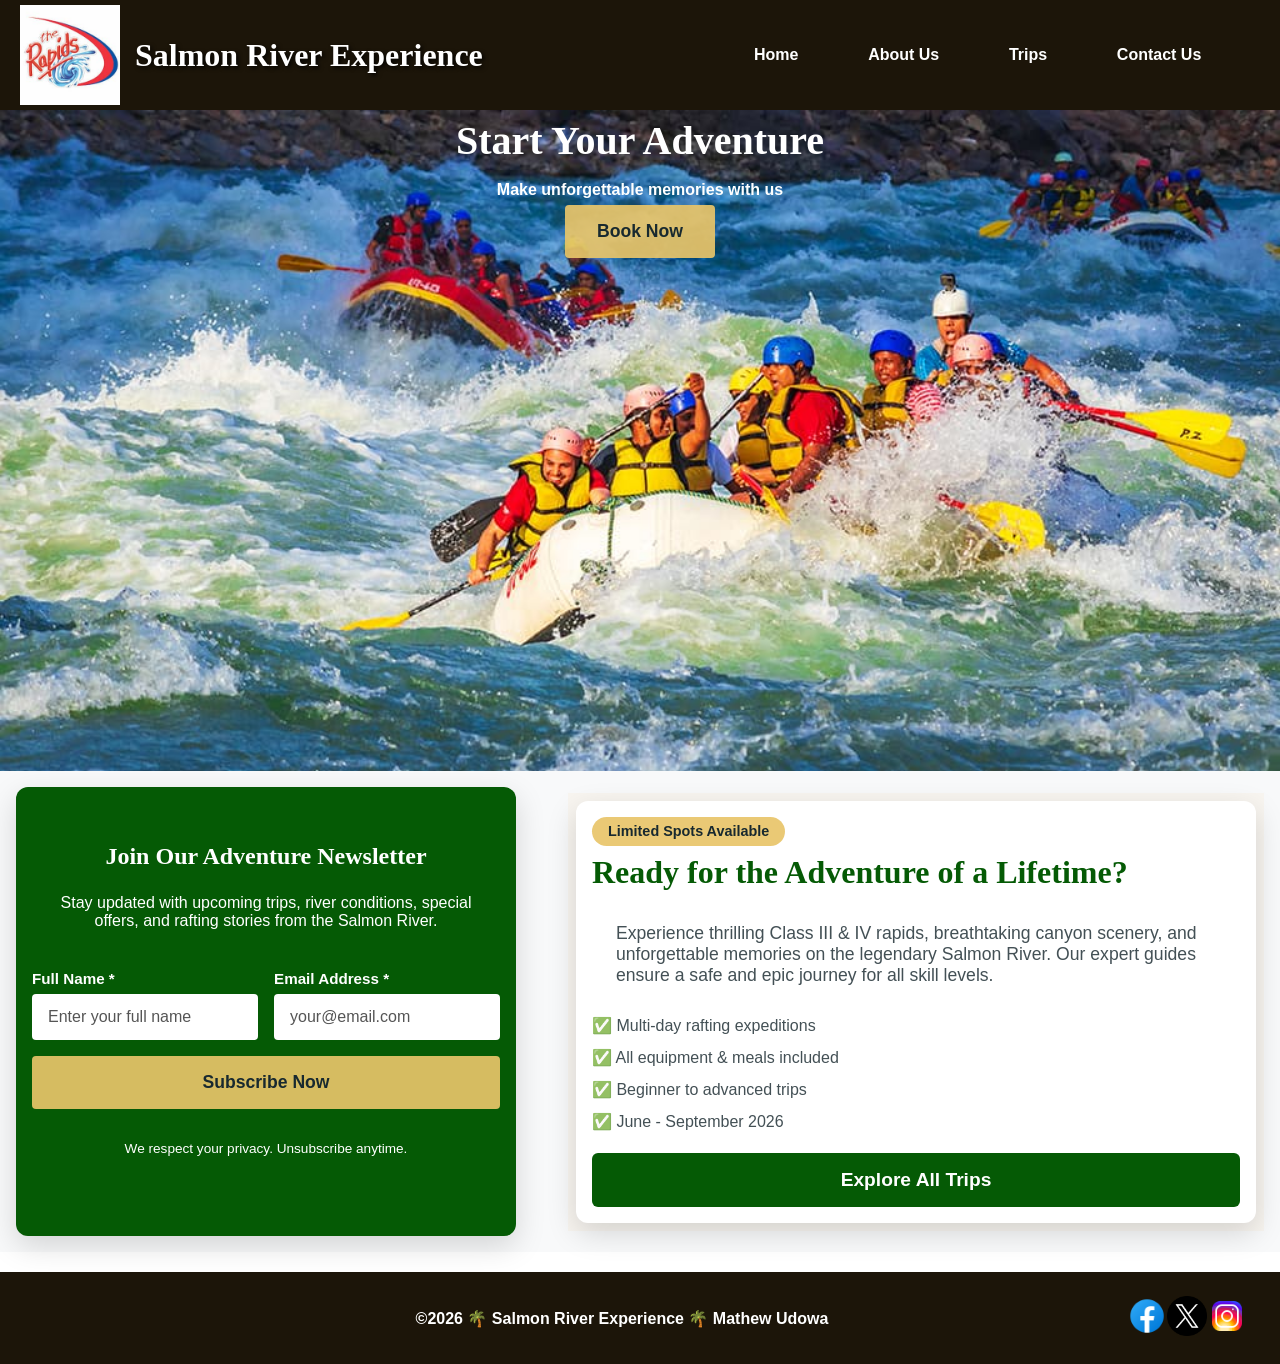
==== wwr/index.html @ d0b0b432 "Added home page to the rafting site" ====
<!DOCTYPE html>
<html lang="en">

<head>
    <meta charset="UTF-8">
    <meta name="viewport" content="width=device-width, initial-scale=1.0">
    <meta name="description"
      content="Your ever-available water rafting service provider with decade of experience delivering unforgettable adventure to our customers">
    <meta name="author" content="Mathew Udowa">
    <title>Home | Salmon River Experience</title>
    <link rel="stylesheet" href="styles/rafting.css">
</head>

<body>

    <header>
        <img src="./images/z-therapidssplash.jpg" alt="Rafting logo" width="100">
        <div id="logo">Salmon River Experience</div>
        <nav>
            <ul class="navigation">
                <li><a href="index.html">Home</a></li>
                <li><a href="about.html">About Us</a></li>
                <li><a href="trips.html">Trips</a></li>
                <li><a href="contact.html">Contact Us</a></li>
            </ul>
        </nav>
    </header>

    <main>
        <div class="home-hero">
            <img src="./images/rafting-hero.jpg" alt="A rafting poles in water">
            <h1>Start Your Adventure</h1>
            <p>Make unforgettable memories with us</p>
            <button type="submit">Book Now</button>

        </div>
        <div class="grid-container-two">
            <section class="newsletter">
                <div class="newsletter-container">
                    <h2>Join Our Adventure Newsletter</h2>
                    <p>Stay updated with upcoming trips, river conditions, special offers, and
                        rafting
                        stories
                        from the Salmon River.</p>

                    <form action="#" method="POST" class="newsletter-form" id="newsletter-form">
                        <div class="form-group">
                            <label for="name">Full Name <span class="required">*</span></label>
                            <input type="text" id="name" name="name"
                              placeholder="Enter your full name" required>
                        </div>

                        <div class="form-group">
                            <label for="email">Email Address <span class="required">*</span></label>
                            <input type="email" id="email" name="email" placeholder="your@email.com"
                              required>
                        </div>

                        <button type="submit" class="primary-button">Subscribe Now</button>
                    </form>

                    <p class="note">
                        We respect your privacy. Unsubscribe anytime.
                    </p>
                </div>
            </section>
            <section class="action-trip">
                <div class="action-container">
                    <div class="action-content">
                        <span class="top-msg">Limited Spots Available</span>

                        <h2>Ready for the Adventure of a Lifetime?</h2>

                        <p class="action-description">
                            Experience thrilling Class III & IV rapids, breathtaking canyon scenery,
                            and unforgettable memories on the legendary Salmon River.
                            Our expert guides ensure a safe and epic journey for all skill levels.
                        </p>

                        <ul class="trip-details">
                            <li>✅ Multi-day rafting expeditions</li>
                            <li>✅ All equipment & meals included</li>
                            <li>✅ Beginner to advanced trips</li>
                            <li>✅ June - September 2026</li>
                        </ul>

                        <a href="trips.html" class="action-button">
                            Explore All Trips
                        </a>
                    </div>
                </div>
            </section>
        </div>
    </main>


    <footer>
        <p>&copy;2026 🌴 Salmon River Experience 🌴 Mathew Udowa</p>
        <nav class="socialmedia">
            <a href="https://facebook.com" target="_blank">
                <img src="./images/icons8-facebook-96.png" alt="Facebook Icon">
            </a>
            <a href="https://x.com" target="_blank">
                <img src="./images/twitter.png" alt="X Icon">
            </a>
            <a href="https://instagram.com" target="_blank">
                <img src="./images/icons8-instagram-96.png" alt="Instagram Icon">
            </a>
        </nav>
    </footer>

</body>

</html>
---- wwr/styles/rafting.css ----
:root {
    --primary-color: #055a05;
    /* forest green */
    --accent1-color: #18292fd0;
    /* dark slate blue */
    --accent2-color: #e9c56aeb;
    /* light golden yellow */
    --heading-font: "Times New Roman", "Georgia", serif;
    --body-font: Arial, Helvetica, sans-serif;
}

* {
    margin: 0;
    padding: 0;
    box-sizing: border-box;
}

html,
body {
    height: 100%;
    margin: 0;
    padding: 0;
}

body {
    min-height: 100vh;
    font-family: var(--body-font);
    color: var(--accent1-color);
}

header {
    display: grid;
    grid-template-columns: 120px 1fr 1fr;
    align-items: center;
    background-color: rgb(28, 21, 9);
    isolation: isolate;
}

nav .navigation {
    display: flex;
    list-style-type: none;
    justify-content: flex-end;
    background-color: rgb(28, 21, 9);
    padding: 1rem 0;
}

nav .navigation a {
    text-decoration: none;
    color: #ffffff;
    font-size: 1rem;
    font-weight: 600;
    display: inline-block;
}

.navigation a:hover {
    text-decoration: underline;
    transform: translateY(-2px);
    color: #fff;
    background-color: rgba(255, 255, 255, 0.1);
}

#logo {
    font-size: 2rem;
    font-weight: bold;
    font-family: var(--heading-font);
    color: #fff;
    text-shadow: 2px 2px 4px rgba(0, 0, 0, 0.9);

}

.navigation li {
    flex: 1 1 auto;
    margin-left: 30px;
}

header,
footer {
    width: 100%;
    max-width: none;
    margin: 0 auto;
    padding: 0 15px;
    box-sizing: border-box;
}

main {
    width: 100%;
    max-width: none;
    margin: 0 auto;
    padding: 0;
    box-sizing: border-box;
}

.history {
    display: grid;
    grid-template-columns: 1fr 300px 1fr;
    background-color: #f8f9fa;
    padding: 40px 20px;
    margin: 0 auto;
    margin-top: 20px;
    margin-bottom: 20px;
    justify-items: center;
    align-items: start;
}

.history img {
    width: 300px;
    height: auto;
}

.history p {
    color: #1f1f1f;
    font-weight: 500;
    line-height: 1.2;
    padding: 0;
}

.history h2 {
    grid-column: 1/4;
    font-size: 2rem;
    color: var(--primary-color);
    text-shadow: none;
    margin-bottom: 30px;
}

.adventure {
    display: grid;
    grid-template-columns: 1fr 1fr 1fr 1fr 1fr;
    place-items: center;
    gap: 10px;
    background-color: #f8f9fa;
    margin: 0 auto;
}

.adventure h2 {
    grid-column: 1/6;
    color: var(--primary-color);
    text-shadow: none;
    margin-bottom: 10px;
    font-size: 1.7rem;
}

.adventure img {
    width: 150px;
    height: auto;
    border-radius: 4px;
    margin: 0 0 10px 0;

}

.adventure figure {
    display: flex;
    align-items: center;
    flex-direction: column;
    margin: 0 0 10px 0;
}

.adventure figcaption {
    font-size: 1rem;
    color: #1f1f1f;
    font-weight: 700;
    text-shadow: 0 1px 3px rgba(255, 255, 255, 0.7);

}

footer {
    display: grid;
    grid-template-columns: 1fr 1fr 1fr 100px;
    align-items: center;
    background-color: rgb(28, 21, 9);
    margin-top: 20px;
    justify-items: center;
    place-content: center;

}

.socialmedia {
    display: flex;
    margin-left: -40px;
}

.socialmedia a {
    flex: 1 1 auto;
    text-decoration: none;
}

.socialmedia img {
    width: 40px;
    height: auto;
}

footer p {
    grid-column: 1/4;
    font-size: 1rem;
    color: #ffffff;
    font-weight: 600;
    margin-left: 80px;

}

h1,
h2 {
    font-family: var(--heading-font);
    color: var(--primary-color);
}

nav,
p,
section,
article {
    margin: 16px;
    padding: 8px;
}

.hero {
    position: relative;
    width: 100%;
    margin: 0;
    overflow: hidden;
}

.hero article {
    position: absolute;
    width: 98%;
    background-color: var(--accent2-color);
    opacity: 1;
    bottom: 5px;
    left: 10px;
    margin: 0;

}

.hero img {
    display: block;
    width: 100%;
    height: auto;
    object-fit: cover;

}

.hero h1 {
    position: absolute;
    top: 20px;
    width: 100%;
    padding: 16px;
    text-align: center;
    opacity: 0.95;
    background-color: var(--accent1-color);
    color: #fff;
}

.hero article img {
    float: right;
    width: 125px;
}

.hero article p {
    color: #111111;
}

header img {
    margin: 5px;
}

/* css for contact page */

.address {
    text-align: center;
    margin: 10px;
}

.address h1 {
    color: #1f1f1f;
    font-weight: bold;
    text-shadow: 0 1px 3px rgba(255, 255, 255, 0.7);
}

.contact-info {
    font-style: normal;
    color: #1f1f1f;
    font-weight: 600;
    margin-top: 10px;
}

.contact-info a {
    color: inherit;
    text-decoration: none;
}

.map-form {
    display: grid;
    grid-template-columns: 1fr 1fr;
    margin: 0 auto;
    margin-top: 30px;
    padding: 10px;

}

.form {
    margin: 0 auto;
    padding: 1rem;
    border-radius: 0.5rem;
    display: grid;
}

input,
textarea {
    padding: 0.5rem;
    font-size: 0.8rem;
    border: 1.2px solid #423f3f;
    border-radius: 0.5rem;
    outline: none;
}

input::placeholder,
textarea::placeholder {
    color: #555555;
    opacity: 1;
}

.radio {
    display: flex;
    align-items: center;
    font-size: 14px;
}

.radio-group {
    display: flex;
    align-items: center;
    gap: 10px;
}

.radio-group label {
    font-size: 12px;
    font-weight: bold;
    cursor: pointer;

}

.radio h2 {
    width: 80px;
    margin: 0;
    font-weight: bold;
    font-size: 14px;
    color: #1f1f1f;
}

.radio-options {
    display: flex;
    flex-direction: column;
    gap: 10px;
    margin-right: 60px;
}

.form-item.column1 {
    flex-direction: row;
    align-items: center;
    gap: 10px;
}

.column1 input {
    margin-left: 35px;
    border: 1.2px solid #423f3f;
    border-radius: 4px;
    width: 200px;
    outline: none;
}

.group.map iframe {
    border: 0;
    width: 450px;
    height: 350px;
    border-radius: 8px;
}

.map {
    margin-left: 120px;
}

.change input {
    margin-left: 32px;
    outline: none;
}

.form-item {
    display: flex;
    flex-direction: column;
    margin-bottom: 1rem;
}

.form-item label {
    font-size: 14px;
    font-weight: bold;
    margin-top: 5px;
    margin-bottom: 6px;
    font-weight: bold;
}

.column2 textarea {
    width: 280px;
}

.column3 {
    display: flex;
    flex-direction: row;
    align-items: center;
    gap: 4px;
    margin-top: -5px;
}

.column3 label {
    font-size: 12px;
    font-weight: bold;
}

.form button {
    font-size: 1rem;
    border: 1.2px solid #423f3f;
    border-radius: 4px;
    width: 285px;
    background-color: var(--primary-color);
    color: white;
    font-weight: 700;
    padding: 10px;
    margin-top: -10px;
}

.profile {
    display: grid;
    grid-template-columns: 1fr 1fr 1fr;
    place-items: center;
    gap: 10px;
    background-color: #eee;
    margin: 0 auto;
    padding: 20px;
    margin-top: 20px;
}

.profile h3 {
    grid-column: 1/4;
    margin-top: -10px;
    margin-bottom: 10px;
    font-size: 1.7rem;
    color: #006400;
}

.profile img {
    width: 150px;
    height: auto;
    border-radius: 4px;
    margin: 0 0 10px 0;
}

.profile figure {
    display: flex;
    align-items: center;
    flex-direction: column;
    margin: 0 0 10px 0;
}

.profile figcaption {
    font-size: 1rem;
    color: #1f1f1f;
    font-weight: 700;
    text-shadow: 0 1px 3px rgba(255, 255, 255, 0.7);
}

/* CSS for the home page. indexhtml */

.home-hero {
    position: relative;
    width: 100%;
    display: flex;
    justify-content: center;
    align-items: center;
    margin: 0;
    overflow: hidden;

}

.home-hero p {
    position: absolute;
    top: 50px;
    padding: 5px;
    text-align: center;
    color: #fff;
    font-weight: 700;
}

.home-hero button {
    position: absolute;
    top: 95px;
    background-color: var(--accent2-color);
    color: #18292f;
    font-weight: 700;
    text-align: center;
    padding: 1rem 2rem;
    border: none;
    border-radius: 4px;
    font-size: 1.1rem;
    cursor: pointer;
    transition: all 0.3s;
}

.home-hero button:hover {
    background-color: #fff;
    transform: translateY(-3px);
}

.home-hero h1 {
    position: absolute;
    top: 2px;
    padding: 5px;
    text-align: center;
    color: white;
    font-size: 2.5rem;
    font-weight: 700;
}

.home-hero img {
    width: 100%;
}

.grid-container-two {
    display: flex;
    grid-template-columns: 1fr 1fr;
    gap: 20px;
    justify-content: center;
    align-items: center;
    width: 100%;
    background-color: #f8f9fa;
}

.action-trip {
    background-color: #f8f5f0;
    display: inline-block;
    justify-items: center;
}

.action-container {
    min-width: 500px;
    margin: 0 auto;
    background: white;
    border-radius: 12px;
    box-shadow: 0 10px 30px rgba(0, 0, 0, 0.15);
}

.action-content {
    padding: 1rem 1rem;
    display: flex;
    flex-direction: column;
    justify-content: center;
}

.top-msg {
    background-color: var(--accent2-color);
    color: #18292f;
    font-weight: 700;
    padding: 0.4rem 1rem;
    border-radius: 50px;
    font-size: 0.9rem;
    margin-bottom: 0.5rem;
    align-self: flex-start;
}

.action-content h2 {
    font-family: var(--heading-font);
    font-size: 2rem;
    margin-bottom: 0.5rem;
    color: var(--primary-color);
}

.action-description {
    font-size: 1.1rem;
    line-height: 1.2;
    color: var(--accent1-color);
}

.trip-details {
    list-style: none;
    padding: 0;
}

.trip-details li {
    padding: 0.4rem 0;
    font-weight: 500;
}

.action-button {
    display: inline-block;
    background-color: var(--primary-color);
    color: white;
    font-weight: 700;
    font-size: 1.2rem;
    padding: 1rem 2.5rem;
    border-radius: 6px;
    text-decoration: none;
    margin-top: 1rem;
    transition: all 0.3s ease;
    text-align: center;
}

.action-button:hover {
    background-color: #033d03;
    transform: translateY(-4px);
    box-shadow: 0 8px 20px rgba(5, 90, 5, 0.3);
}

.newsletter {
    background-color: var(--primary-color);
    color: #fff;
    padding: 3.5rem 1rem;
    text-align: center;
    min-width: 500px;
    border-radius: 12px;
    box-shadow: 0 10px 30px rgba(0, 0, 0, 0.15);
}

.newsletter-container {
    margin: 0 auto;
}

.newsletter h2 {
    font-family: var(--heading-font);
    margin-bottom: 0.5rem;
    color: #fff;
}

.newsletter-form {
    display: grid;
    grid-template-columns: 1fr 1fr;
    gap: 1rem;
    max-width: 500px;
    margin: 2rem auto 0;
}

.form-group {
    text-align: left;
}

.form-group label {
    display: block;
    margin-bottom: 0.4rem;
    font-weight: 600;
    font-size: 0.95rem;
}

.form-group input {
    width: 100%;
    padding: 0.9rem 1rem;
    border: none;
    outline: none;
    border-radius: 4px;
    font-size: 1rem;
}

.primary-button {
    grid-column: span 2;
    background-color: var(--accent2-color);
    color: #18292f;
    font-weight: 700;
    padding: 1rem 2rem;
    border: none;
    border-radius: 4px;
    font-size: 1.1rem;
    cursor: pointer;
    transition: all 0.3s;
}

.primary-button:hover {
    background-color: #fff;
    transform: translateY(-3px);
}

.note {
    font-size: 0.85rem;
    margin-top: 1.5rem;
    color: white;
}
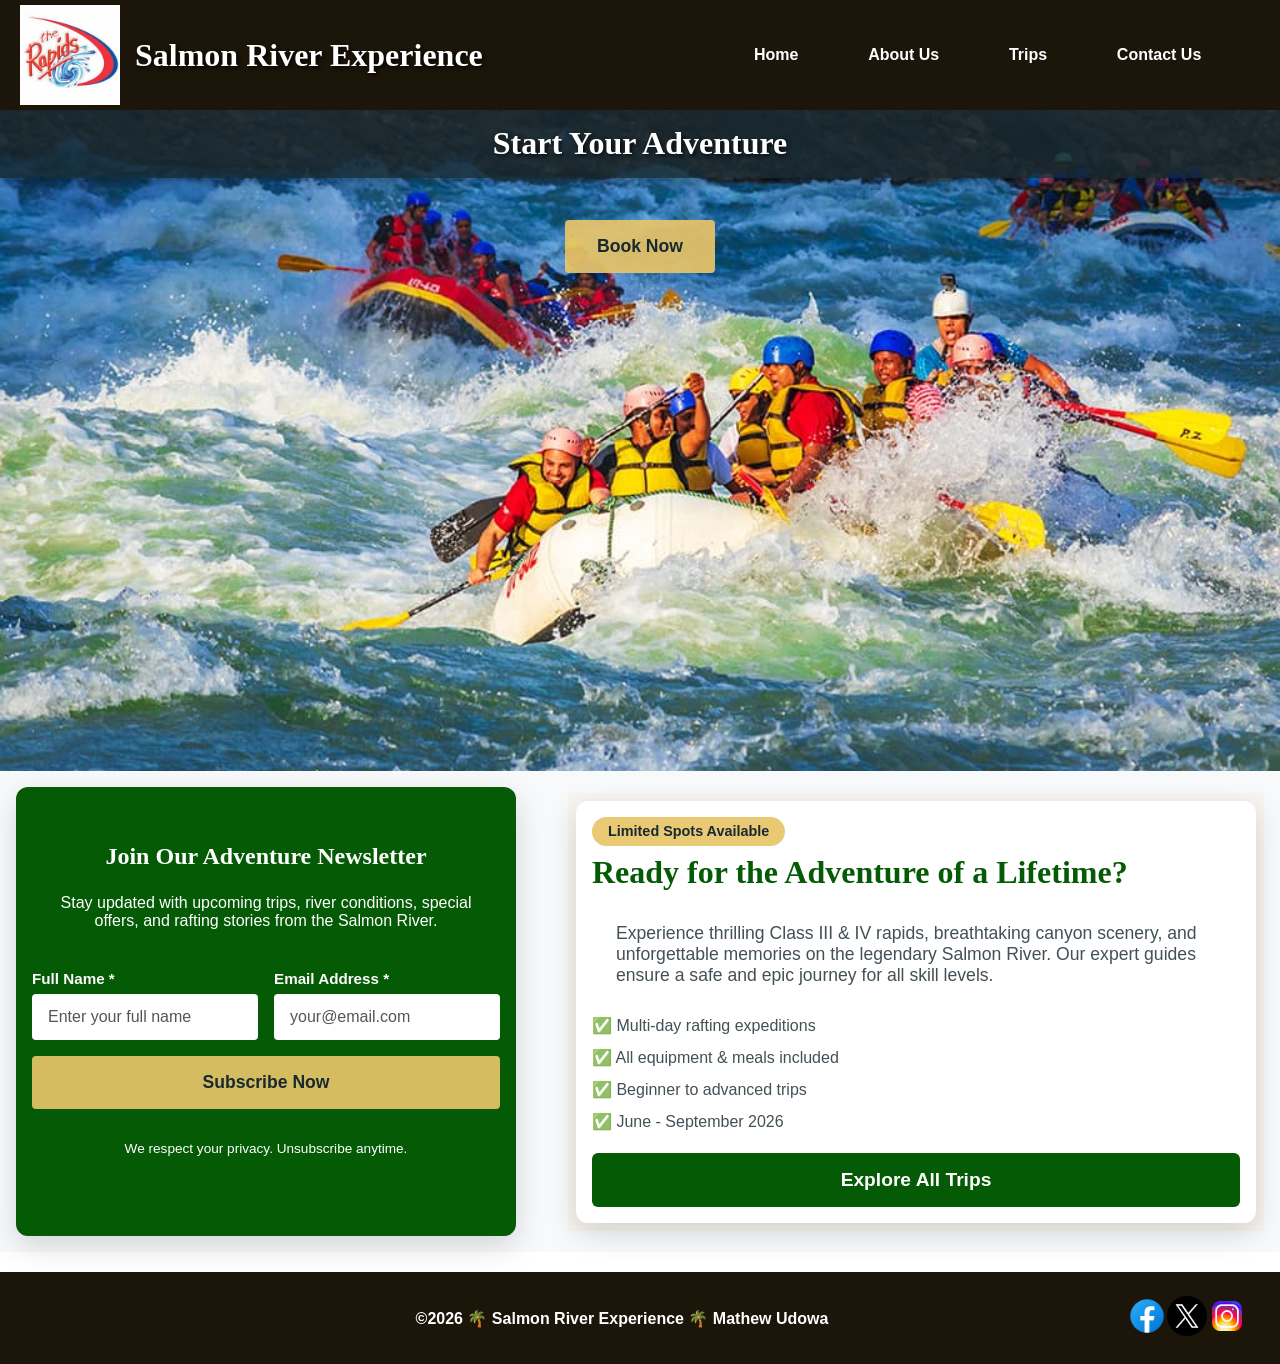
==== commit c0f845e3: "Updated the hero section" ====
--- a/wwr/index.html
+++ b/wwr/index.html
@@ -30,7 +30,6 @@
         <div class="home-hero">
             <img src="./images/rafting-hero.jpg" alt="A rafting poles in water">
             <h1>Start Your Adventure</h1>
-            <p>Make unforgettable memories with us</p>
             <button type="submit">Book Now</button>
 
         </div>
--- a/wwr/styles/rafting.css
+++ b/wwr/styles/rafting.css
@@ -239,7 +239,7 @@
 
 .hero h1 {
     position: absolute;
-    top: 20px;
+    top: -1px;
     width: 100%;
     padding: 16px;
     text-align: center;
@@ -477,18 +477,9 @@
 
 }
 
-.home-hero p {
-    position: absolute;
-    top: 50px;
-    padding: 5px;
-    text-align: center;
-    color: #fff;
-    font-weight: 700;
-}
-
 .home-hero button {
     position: absolute;
-    top: 95px;
+    top: 110px;
     background-color: var(--accent2-color);
     color: #18292f;
     font-weight: 700;
@@ -508,12 +499,16 @@
 
 .home-hero h1 {
     position: absolute;
-    top: 2px;
-    padding: 5px;
+    top: -1px;
+    width: 100%;
+    padding: 16px 20px;
     text-align: center;
-    color: white;
-    font-size: 2.5rem;
-    font-weight: 700;
+    color: #ffffff;
+    font-size: 2rem;
+    font-weight: 700;
+    background-color: var(--accent1-color);
+    text-shadow: 2px 2px 4px rgba(0, 0, 0, 0.8);
+    box-shadow: 0 4px 12px rgba(0, 0, 0, 0.3);
 }
 
 .home-hero img {
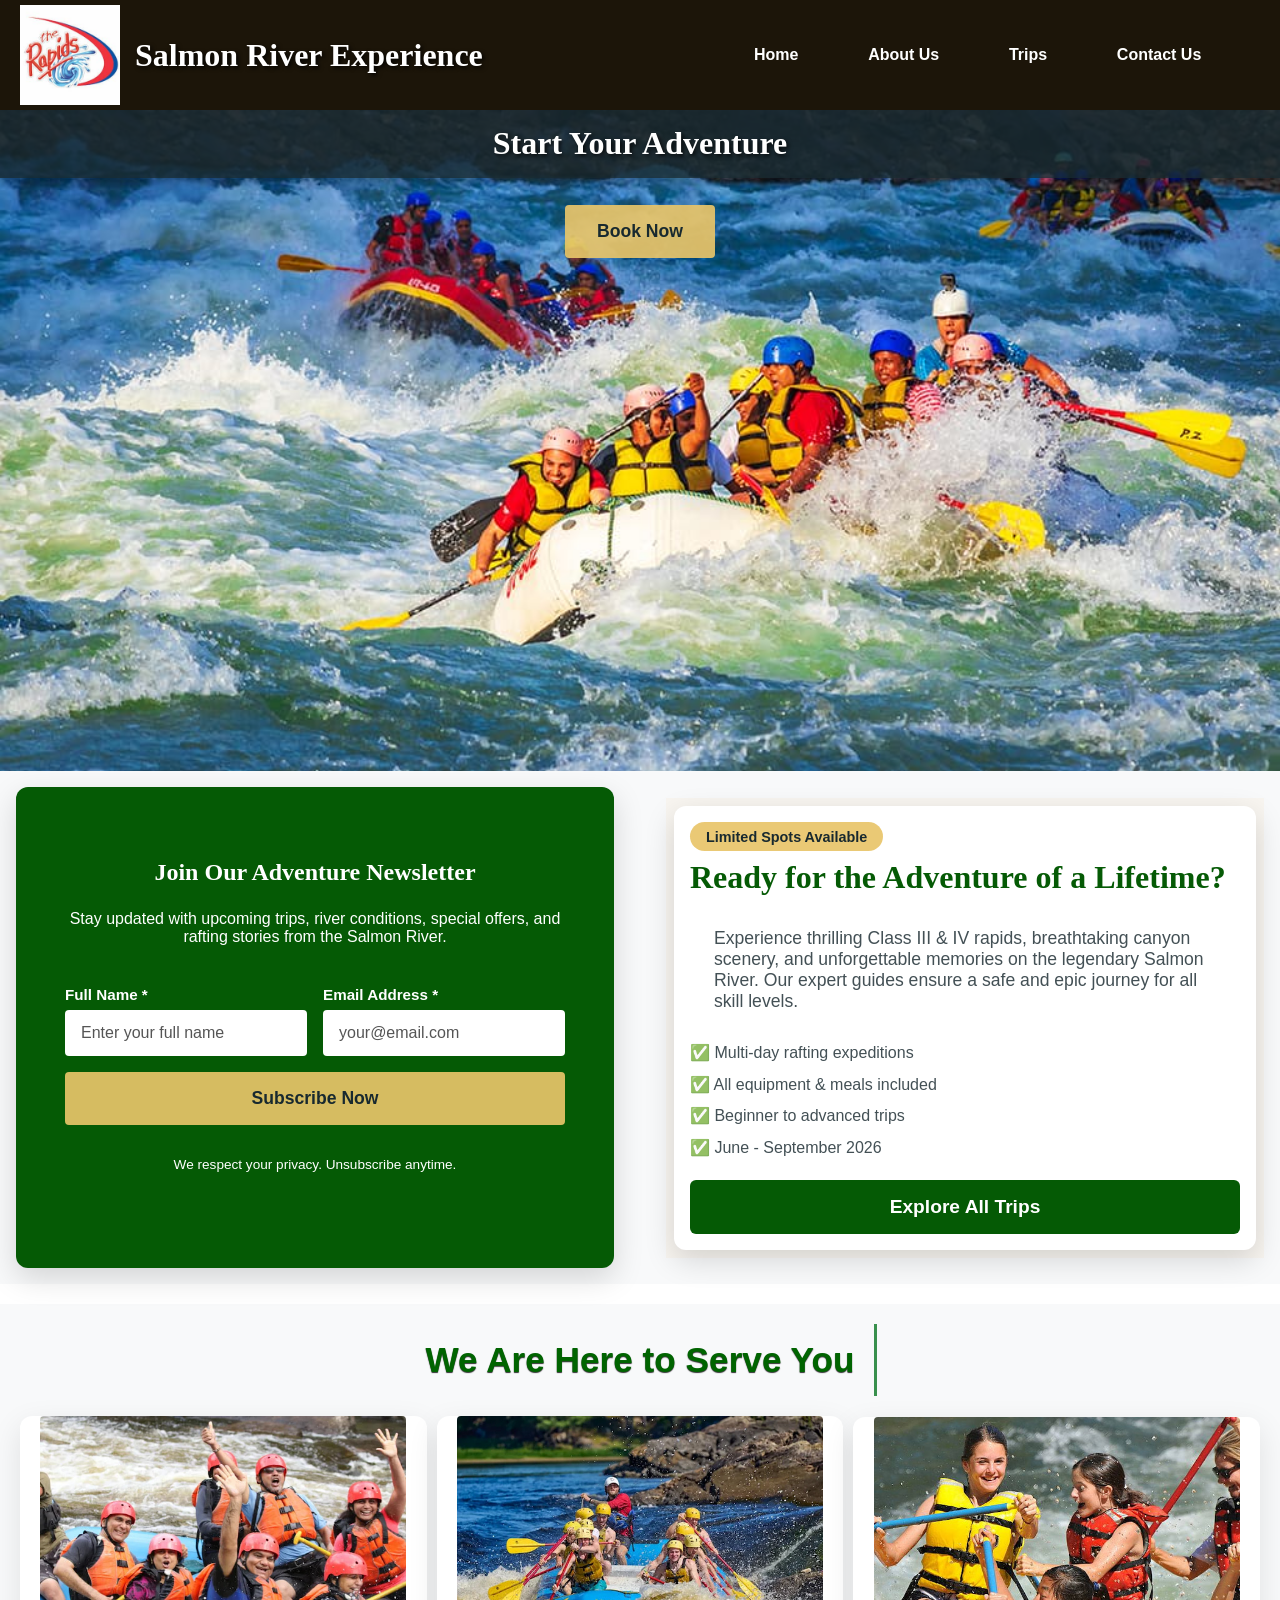
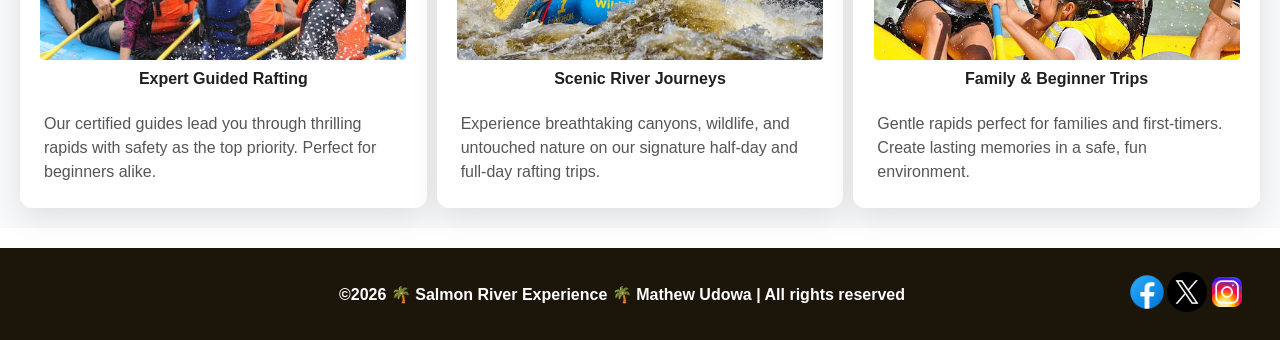
==== commit 8821840d: "Made changes to the hero and footer" ====
--- a/wwr/index.html
+++ b/wwr/index.html
@@ -90,11 +90,37 @@
                 </div>
             </section>
         </div>
+        <section class="services">
+            <h3>We Are Here to Serve You</h3>
+            <figure class="service-card">
+                <img src="./images/self-guided-card.jpg"
+                  alt="White water rafting adventure on a rushing river">
+                <figcaption>Expert Guided Rafting</figcaption>
+                <p>Our certified guides lead you through thrilling rapids with safety as the top
+                    priority.
+                    Perfect for beginners alike.</p>
+            </figure>
+            <figure class="service-card">
+                <img src="./images/High-Adventure-Rafting-Feature-Image-768x512.jpg"
+                  alt="Scenic mountain river landscape">
+                <figcaption>Scenic River Journeys</figcaption>
+                <p>Experience breathtaking canyons, wildlife, and untouched nature on our signature
+                    half-day and
+                    full-day rafting trips.</p>
+            </figure>
+            <figure class="service-card">
+                <img src="./images/family.jpg" alt="Family enjoying a calm river section">
+                <figcaption>Family & Beginner Trips</figcaption>
+                <p>Gentle rapids perfect for families and first-timers. Create lasting memories in a
+                    safe, fun
+                    environment.</p>
+            </figure>
+        </section>
     </main>
 
 
     <footer>
-        <p>&copy;2026 🌴 Salmon River Experience 🌴 Mathew Udowa</p>
+        <p>&copy;2026 🌴 Salmon River Experience 🌴 Mathew Udowa | All rights reserved</p>
         <nav class="socialmedia">
             <a href="https://facebook.com" target="_blank">
                 <img src="./images/icons8-facebook-96.png" alt="Facebook Icon">
--- a/wwr/styles/rafting.css
+++ b/wwr/styles/rafting.css
@@ -1,10 +1,7 @@
 :root {
     --primary-color: #055a05;
-    /* forest green */
     --accent1-color: #18292fd0;
-    /* dark slate blue */
     --accent2-color: #e9c56aeb;
-    /* light golden yellow */
     --heading-font: "Times New Roman", "Georgia", serif;
     --body-font: Arial, Helvetica, sans-serif;
 }
@@ -65,7 +62,6 @@
     font-family: var(--heading-font);
     color: #fff;
     text-shadow: 2px 2px 4px rgba(0, 0, 0, 0.9);
-
 }
 
 .navigation li {
@@ -88,113 +84,6 @@
     margin: 0 auto;
     padding: 0;
     box-sizing: border-box;
-}
-
-.history {
-    display: grid;
-    grid-template-columns: 1fr 300px 1fr;
-    background-color: #f8f9fa;
-    padding: 40px 20px;
-    margin: 0 auto;
-    margin-top: 20px;
-    margin-bottom: 20px;
-    justify-items: center;
-    align-items: start;
-}
-
-.history img {
-    width: 300px;
-    height: auto;
-}
-
-.history p {
-    color: #1f1f1f;
-    font-weight: 500;
-    line-height: 1.2;
-    padding: 0;
-}
-
-.history h2 {
-    grid-column: 1/4;
-    font-size: 2rem;
-    color: var(--primary-color);
-    text-shadow: none;
-    margin-bottom: 30px;
-}
-
-.adventure {
-    display: grid;
-    grid-template-columns: 1fr 1fr 1fr 1fr 1fr;
-    place-items: center;
-    gap: 10px;
-    background-color: #f8f9fa;
-    margin: 0 auto;
-}
-
-.adventure h2 {
-    grid-column: 1/6;
-    color: var(--primary-color);
-    text-shadow: none;
-    margin-bottom: 10px;
-    font-size: 1.7rem;
-}
-
-.adventure img {
-    width: 150px;
-    height: auto;
-    border-radius: 4px;
-    margin: 0 0 10px 0;
-
-}
-
-.adventure figure {
-    display: flex;
-    align-items: center;
-    flex-direction: column;
-    margin: 0 0 10px 0;
-}
-
-.adventure figcaption {
-    font-size: 1rem;
-    color: #1f1f1f;
-    font-weight: 700;
-    text-shadow: 0 1px 3px rgba(255, 255, 255, 0.7);
-
-}
-
-footer {
-    display: grid;
-    grid-template-columns: 1fr 1fr 1fr 100px;
-    align-items: center;
-    background-color: rgb(28, 21, 9);
-    margin-top: 20px;
-    justify-items: center;
-    place-content: center;
-
-}
-
-.socialmedia {
-    display: flex;
-    margin-left: -40px;
-}
-
-.socialmedia a {
-    flex: 1 1 auto;
-    text-decoration: none;
-}
-
-.socialmedia img {
-    width: 40px;
-    height: auto;
-}
-
-footer p {
-    grid-column: 1/4;
-    font-size: 1rem;
-    color: #ffffff;
-    font-weight: 600;
-    margin-left: 80px;
-
 }
 
 h1,
@@ -226,7 +115,6 @@
     bottom: 5px;
     left: 10px;
     margin: 0;
-
 }
 
 .hero img {
@@ -234,7 +122,6 @@
     width: 100%;
     height: auto;
     object-fit: cover;
-
 }
 
 .hero h1 {
@@ -261,7 +148,106 @@
     margin: 5px;
 }
 
-/* css for contact page */
+.history {
+    display: grid;
+    grid-template-columns: 1fr 300px 1fr;
+    background-color: #f8f9fa;
+    padding: 40px 20px;
+    margin: 20px auto;
+    justify-items: center;
+    align-items: start;
+}
+
+.history img {
+    width: 300px;
+    height: auto;
+}
+
+.history p {
+    color: #1f1f1f;
+    font-weight: 500;
+    line-height: 1.2;
+    padding: 0;
+}
+
+.history h2 {
+    grid-column: 1/4;
+    font-size: 2rem;
+    color: var(--primary-color);
+    text-shadow: none;
+    margin-bottom: 30px;
+}
+
+.adventure {
+    display: grid;
+    grid-template-columns: 1fr 1fr 1fr 1fr 1fr;
+    place-items: center;
+    gap: 10px;
+    background-color: #f8f9fa;
+    margin: 0 auto;
+}
+
+.adventure h2 {
+    grid-column: 1/6;
+    color: var(--primary-color);
+    text-shadow: none;
+    margin-bottom: 10px;
+    font-size: 1.7rem;
+}
+
+.adventure img {
+    width: 150px;
+    height: auto;
+    border-radius: 4px;
+    margin: 0 0 10px 0;
+}
+
+.adventure figure {
+    display: flex;
+    align-items: center;
+    flex-direction: column;
+    margin: 0 0 10px 0;
+}
+
+.adventure figcaption {
+    font-size: 1rem;
+    color: #1f1f1f;
+    font-weight: 700;
+    text-shadow: 0 1px 3px rgba(255, 255, 255, 0.7);
+}
+
+footer {
+    display: grid;
+    grid-template-columns: 1fr 1fr 1fr 100px;
+    align-items: center;
+    background-color: rgb(28, 21, 9);
+    margin-top: 20px;
+    justify-items: center;
+    place-content: center;
+}
+
+.socialmedia {
+    display: flex;
+    margin-left: -40px;
+}
+
+.socialmedia a {
+    flex: 1 1 auto;
+    text-decoration: none;
+}
+
+.socialmedia img {
+    width: 40px;
+    height: auto;
+}
+
+footer p {
+    grid-column: 1/4;
+    font-size: 1rem;
+    color: #ffffff;
+    font-weight: 600;
+    margin-left: 80px;
+}
 
 .address {
     text-align: center;
@@ -292,7 +278,6 @@
     margin: 0 auto;
     margin-top: 30px;
     padding: 10px;
-
 }
 
 .form {
@@ -329,13 +314,6 @@
     gap: 10px;
 }
 
-.radio-group label {
-    font-size: 12px;
-    font-weight: bold;
-    cursor: pointer;
-
-}
-
 .radio h2 {
     width: 80px;
     margin: 0;
@@ -387,12 +365,20 @@
     margin-bottom: 1rem;
 }
 
-.form-item label {
-    font-size: 14px;
+.form-item label,
+.radio-group label {
     font-weight: bold;
     margin-top: 5px;
     margin-bottom: 6px;
-    font-weight: bold;
+}
+
+.form-item label {
+    font-size: 14px;
+}
+
+.radio-group label {
+    font-size: 12px;
+    cursor: pointer;
 }
 
 .column2 textarea {
@@ -430,21 +416,24 @@
     place-items: center;
     gap: 10px;
     background-color: #eee;
-    margin: 0 auto;
+    margin: 20px auto;
     padding: 20px;
-    margin-top: 20px;
 }
 
 .profile h3 {
     grid-column: 1/4;
-    margin-top: -10px;
     margin-bottom: 10px;
-    font-size: 1.7rem;
     color: #006400;
+    padding: 16px 20px;
+    text-align: center;
+    font-size: 2.2rem;
+    font-weight: 700;
+    text-shadow: 0 1px 1px rgba(0, 0, 0, 0.8);
+    box-shadow: 3px 0 0 0 rgba(11, 118, 34, 0.8);
 }
 
 .profile img {
-    width: 150px;
+    width: 300px;
     height: auto;
     border-radius: 4px;
     margin: 0 0 10px 0;
@@ -464,7 +453,7 @@
     text-shadow: 0 1px 3px rgba(255, 255, 255, 0.7);
 }
 
-/* CSS for the home page. indexhtml */
+/* This is home page css styling */
 
 .home-hero {
     position: relative;
@@ -474,12 +463,11 @@
     align-items: center;
     margin: 0;
     overflow: hidden;
-
 }
 
 .home-hero button {
     position: absolute;
-    top: 110px;
+    top: 95px;
     background-color: var(--accent2-color);
     color: #18292f;
     font-weight: 700;
@@ -516,7 +504,7 @@
 }
 
 .grid-container-two {
-    display: flex;
+    display: grid;
     grid-template-columns: 1fr 1fr;
     gap: 20px;
     justify-content: center;
@@ -603,7 +591,7 @@
 .newsletter {
     background-color: var(--primary-color);
     color: #fff;
-    padding: 3.5rem 1rem;
+    padding: 4.5rem 1rem;
     text-align: center;
     min-width: 500px;
     border-radius: 12px;
@@ -670,4 +658,56 @@
     font-size: 0.85rem;
     margin-top: 1.5rem;
     color: white;
+}
+
+.services {
+    display: grid;
+    grid-template-columns: 1fr 1fr 1fr;
+    place-items: center;
+    gap: 10px;
+    background-color: #f8f9fa;
+    margin: 20px auto;
+    padding: 20px;
+}
+
+.services h3 {
+    grid-column: 1/4;
+    margin-bottom: 10px;
+    color: #006400;
+    padding: 16px 20px;
+    text-align: center;
+    font-size: 2.2rem;
+    font-weight: 700;
+    text-shadow: 0 1px 1px rgba(0, 0, 0, 0.8);
+    box-shadow: 3px 0 0 0 rgba(11, 118, 34, 0.8);
+}
+
+.services img {
+    width: 90%;
+    height: auto;
+    border-radius: 4px;
+    margin: 0 0 10px 0;
+}
+
+.service-card {
+    display: flex;
+    align-items: center;
+    flex-direction: column;
+    background: white;
+    border-radius: 12px;
+    box-shadow: 0 10px 30px rgba(0, 0, 0, 0.1);
+    transition: transform 0.3s ease, box-shadow 0.3s ease;
+}
+
+.services figcaption {
+    font-size: 1rem;
+    color: #1f1f1f;
+    font-weight: 700;
+    padding: 0 10px 0 10px;
+    text-shadow: 0 1px 3px rgba(255, 255, 255, 0.7);
+}
+
+.service-card p {
+    color: #555;
+    line-height: 1.5;
 }
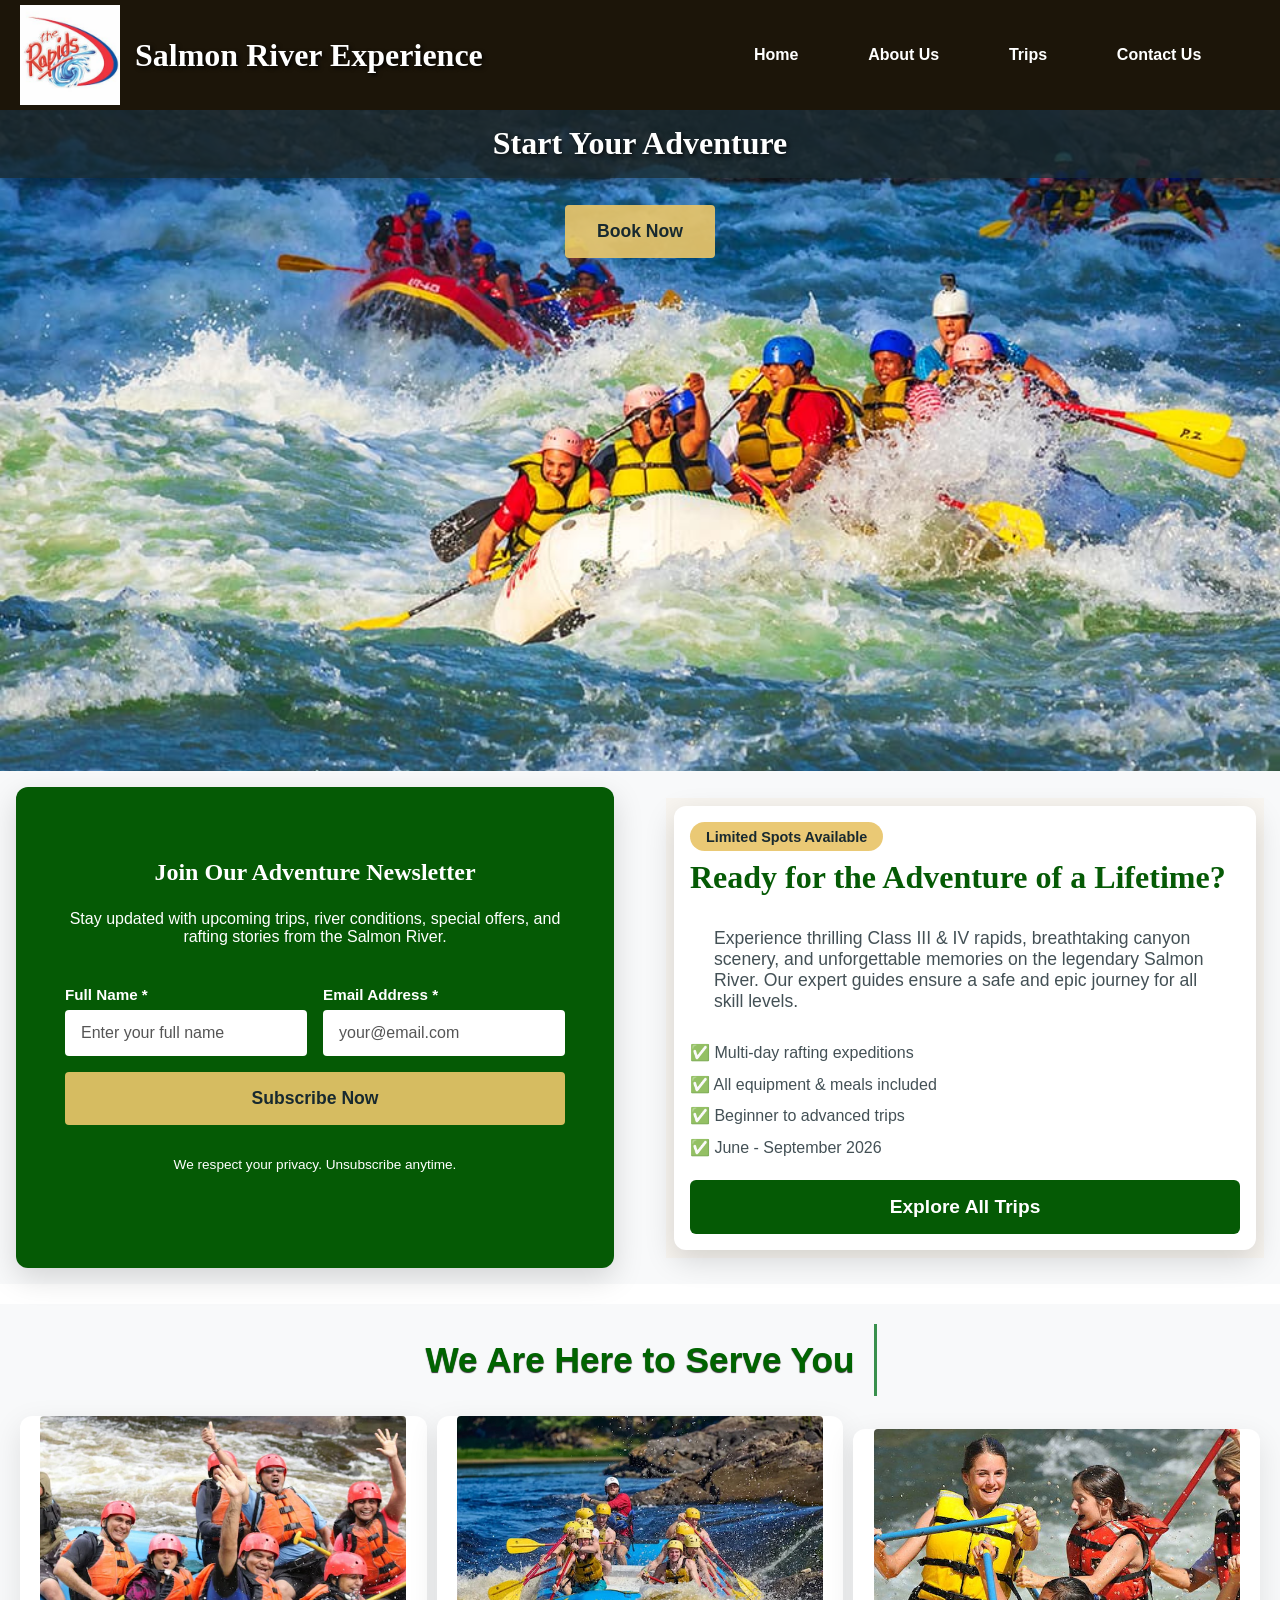
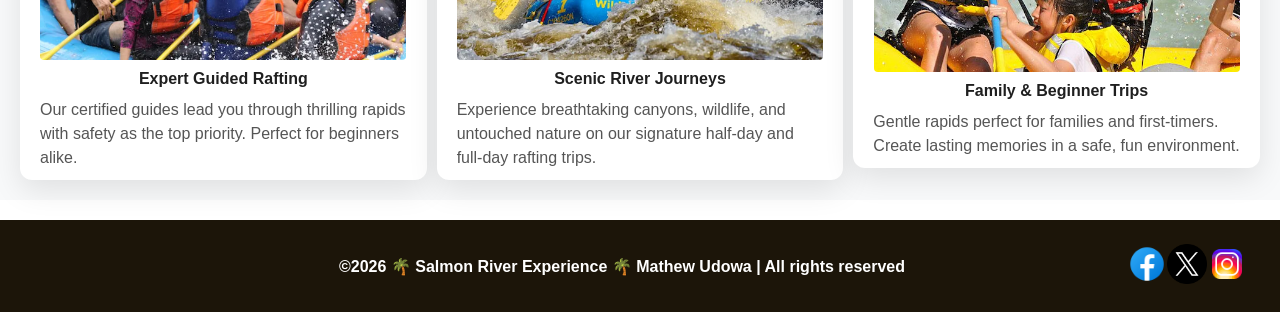
==== commit 9ea47b34: "Made changes to the figure element" ====
--- a/wwr/index.html
+++ b/wwr/index.html
@@ -96,24 +96,25 @@
                 <img src="./images/self-guided-card.jpg"
                   alt="White water rafting adventure on a rushing river">
                 <figcaption>Expert Guided Rafting</figcaption>
-                <p>Our certified guides lead you through thrilling rapids with safety as the top
+                <div>Our certified guides lead you through thrilling rapids with safety as the top
                     priority.
-                    Perfect for beginners alike.</p>
+                    Perfect for beginners alike.</div>
             </figure>
             <figure class="service-card">
-                <img src="./images/High-Adventure-Rafting-Feature-Image-768x512.jpg"
-                  alt="Scenic mountain river landscape">
+                <img src="./images/adventure-image.jpg" alt="Scenic mountain river landscape">
                 <figcaption>Scenic River Journeys</figcaption>
-                <p>Experience breathtaking canyons, wildlife, and untouched nature on our signature
+                <div>Experience breathtaking canyons, wildlife, and untouched nature on our
+                    signature
                     half-day and
-                    full-day rafting trips.</p>
+                    full-day rafting trips.</div>
             </figure>
             <figure class="service-card">
                 <img src="./images/family.jpg" alt="Family enjoying a calm river section">
                 <figcaption>Family & Beginner Trips</figcaption>
-                <p>Gentle rapids perfect for families and first-timers. Create lasting memories in a
+                <div>Gentle rapids perfect for families and first-timers. Create lasting memories in
+                    a
                     safe, fun
-                    environment.</p>
+                    environment.</div>
             </figure>
         </section>
     </main>
--- a/wwr/styles/rafting.css
+++ b/wwr/styles/rafting.css
@@ -707,7 +707,8 @@
     text-shadow: 0 1px 3px rgba(255, 255, 255, 0.7);
 }
 
-.service-card p {
+.service-card div {
     color: #555;
     line-height: 1.5;
+    padding: 10px 20px 10px 20px;
 }
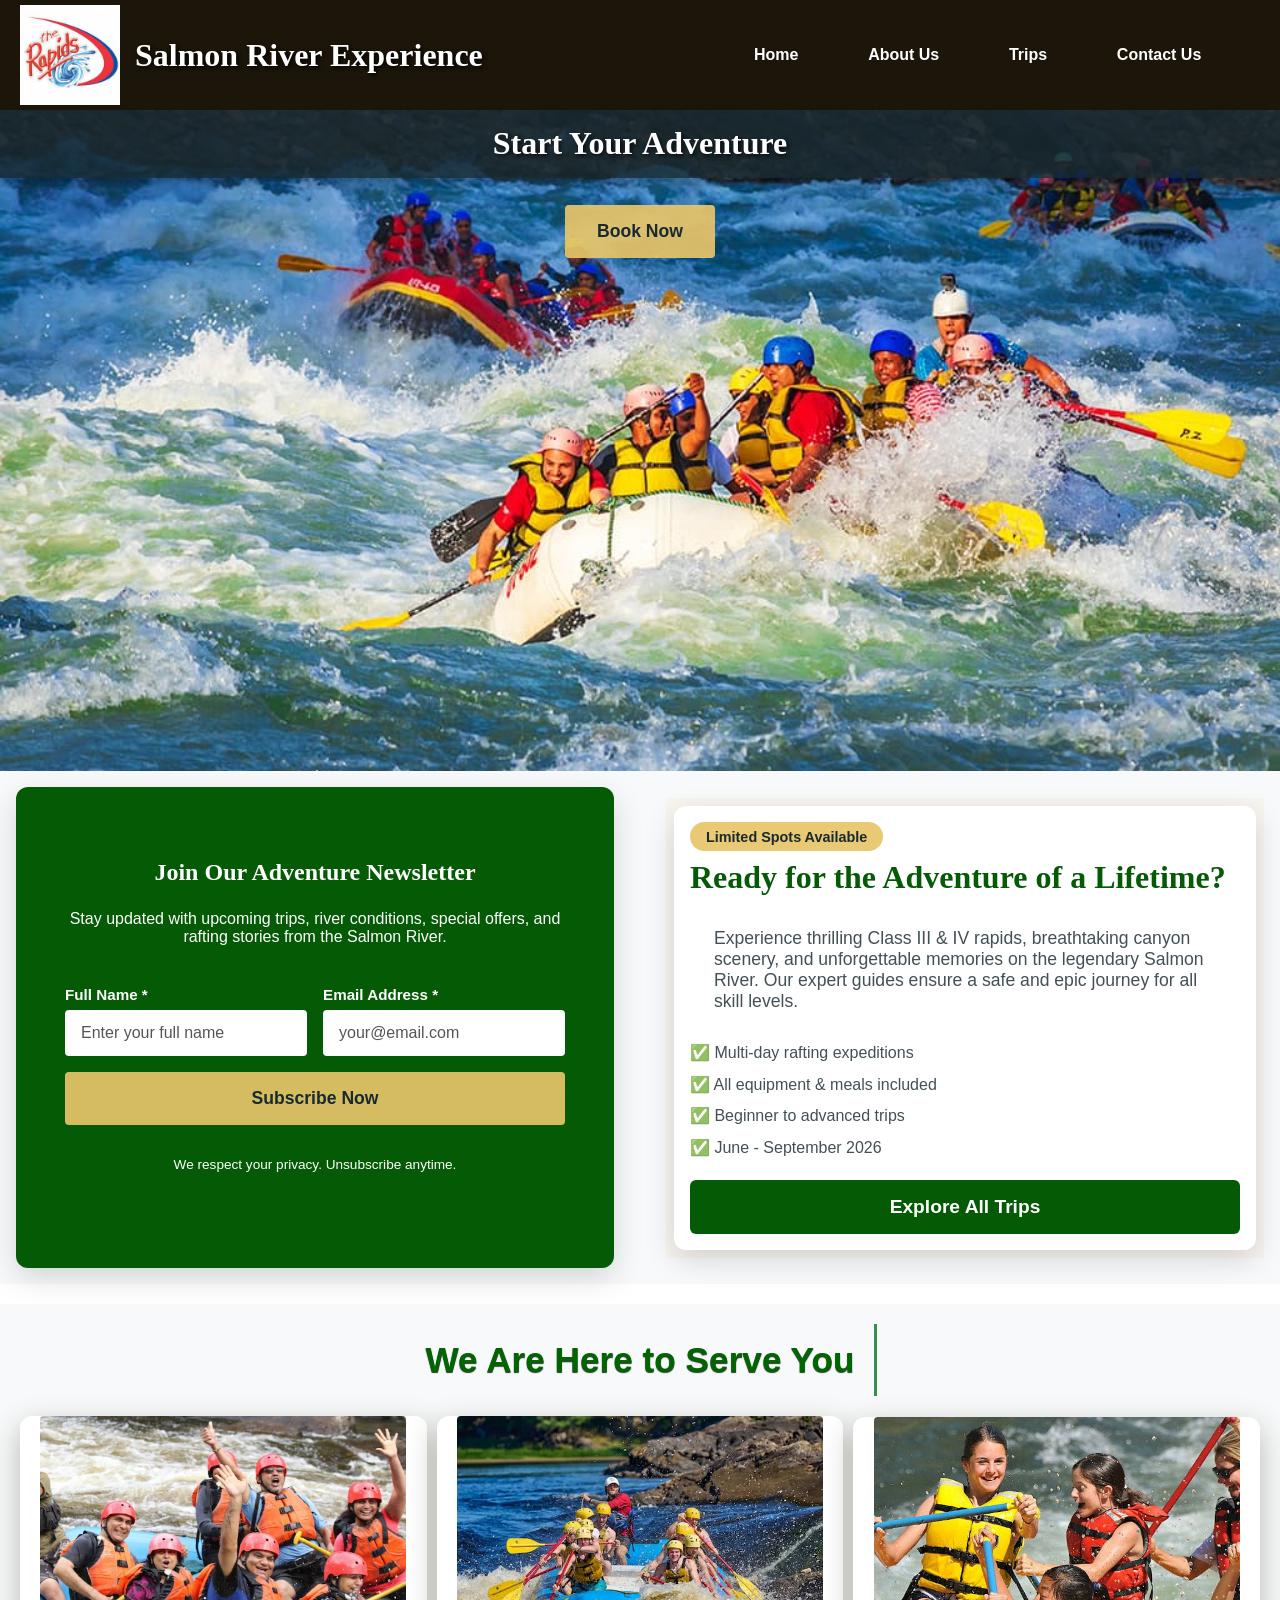
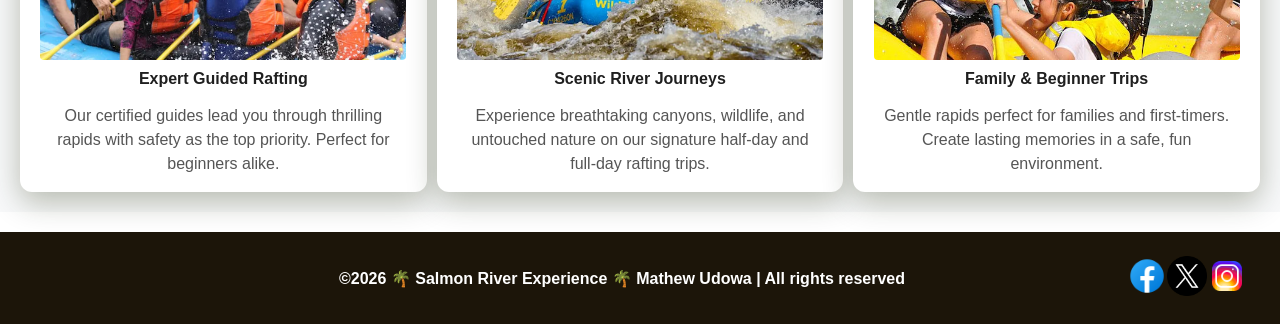
==== commit 98f3cb8c: "More update on the figure element" ====
--- a/wwr/index.html
+++ b/wwr/index.html
@@ -92,31 +92,39 @@
         </div>
         <section class="services">
             <h3>We Are Here to Serve You</h3>
-            <figure class="service-card">
-                <img src="./images/self-guided-card.jpg"
-                  alt="White water rafting adventure on a rushing river">
-                <figcaption>Expert Guided Rafting</figcaption>
-                <div>Our certified guides lead you through thrilling rapids with safety as the top
+            <div class="service-card">
+                <figure>
+                    <img src="./images/self-guided-card.jpg"
+                      alt="White water rafting adventure on a rushing river">
+                    <figcaption>Expert Guided Rafting</figcaption>
+                </figure>
+                <p>Our certified guides lead you through thrilling rapids with safety as the
+                    top
                     priority.
-                    Perfect for beginners alike.</div>
-            </figure>
-            <figure class="service-card">
-                <img src="./images/adventure-image.jpg" alt="Scenic mountain river landscape">
-                <figcaption>Scenic River Journeys</figcaption>
-                <div>Experience breathtaking canyons, wildlife, and untouched nature on our
+                    Perfect for beginners alike.</p>
+            </div>
+            <div class="service-card">
+                <figure>
+                    <img src="./images/adventure-image.jpg" alt="Scenic mountain river landscape">
+                    <figcaption>Scenic River Journeys</figcaption>
+                </figure>
+                <p>Experience breathtaking canyons, wildlife, and untouched nature on our
                     signature
                     half-day and
-                    full-day rafting trips.</div>
-            </figure>
-            <figure class="service-card">
-                <img src="./images/family.jpg" alt="Family enjoying a calm river section">
-                <figcaption>Family & Beginner Trips</figcaption>
-                <div>Gentle rapids perfect for families and first-timers. Create lasting memories in
+                    full-day rafting trips.</p>
+            </div>
+            <div class="service-card">
+                <figure>
+                    <img src="./images/family.jpg" alt="Family enjoying a calm river section">
+                    <figcaption>Family & Beginner Trips</figcaption>
+                </figure>
+                <p>Gentle rapids perfect for families and first-timers. Create lasting memories in
                     a
                     safe, fun
-                    environment.</div>
-            </figure>
+                    environment.</p>
+            </div>
         </section>
+        </div>
     </main>
 
 
--- a/wwr/styles/rafting.css
+++ b/wwr/styles/rafting.css
@@ -693,10 +693,16 @@
     display: flex;
     align-items: center;
     flex-direction: column;
-    background: white;
+    background-color: white;
     border-radius: 12px;
-    box-shadow: 0 10px 30px rgba(0, 0, 0, 0.1);
+    box-shadow: 0 10px 30px rgba(30, 40, 0, 0.3);
     transition: transform 0.3s ease, box-shadow 0.3s ease;
+}
+
+.service-card figure {
+    display: flex;
+    align-items: center;
+    flex-direction: column;
 }
 
 .services figcaption {
@@ -707,8 +713,9 @@
     text-shadow: 0 1px 3px rgba(255, 255, 255, 0.7);
 }
 
-.service-card div {
+.service-card p {
     color: #555;
     line-height: 1.5;
-    padding: 10px 20px 10px 20px;
+    padding: 0 10px 0 10px;
+    text-align: center;
 }
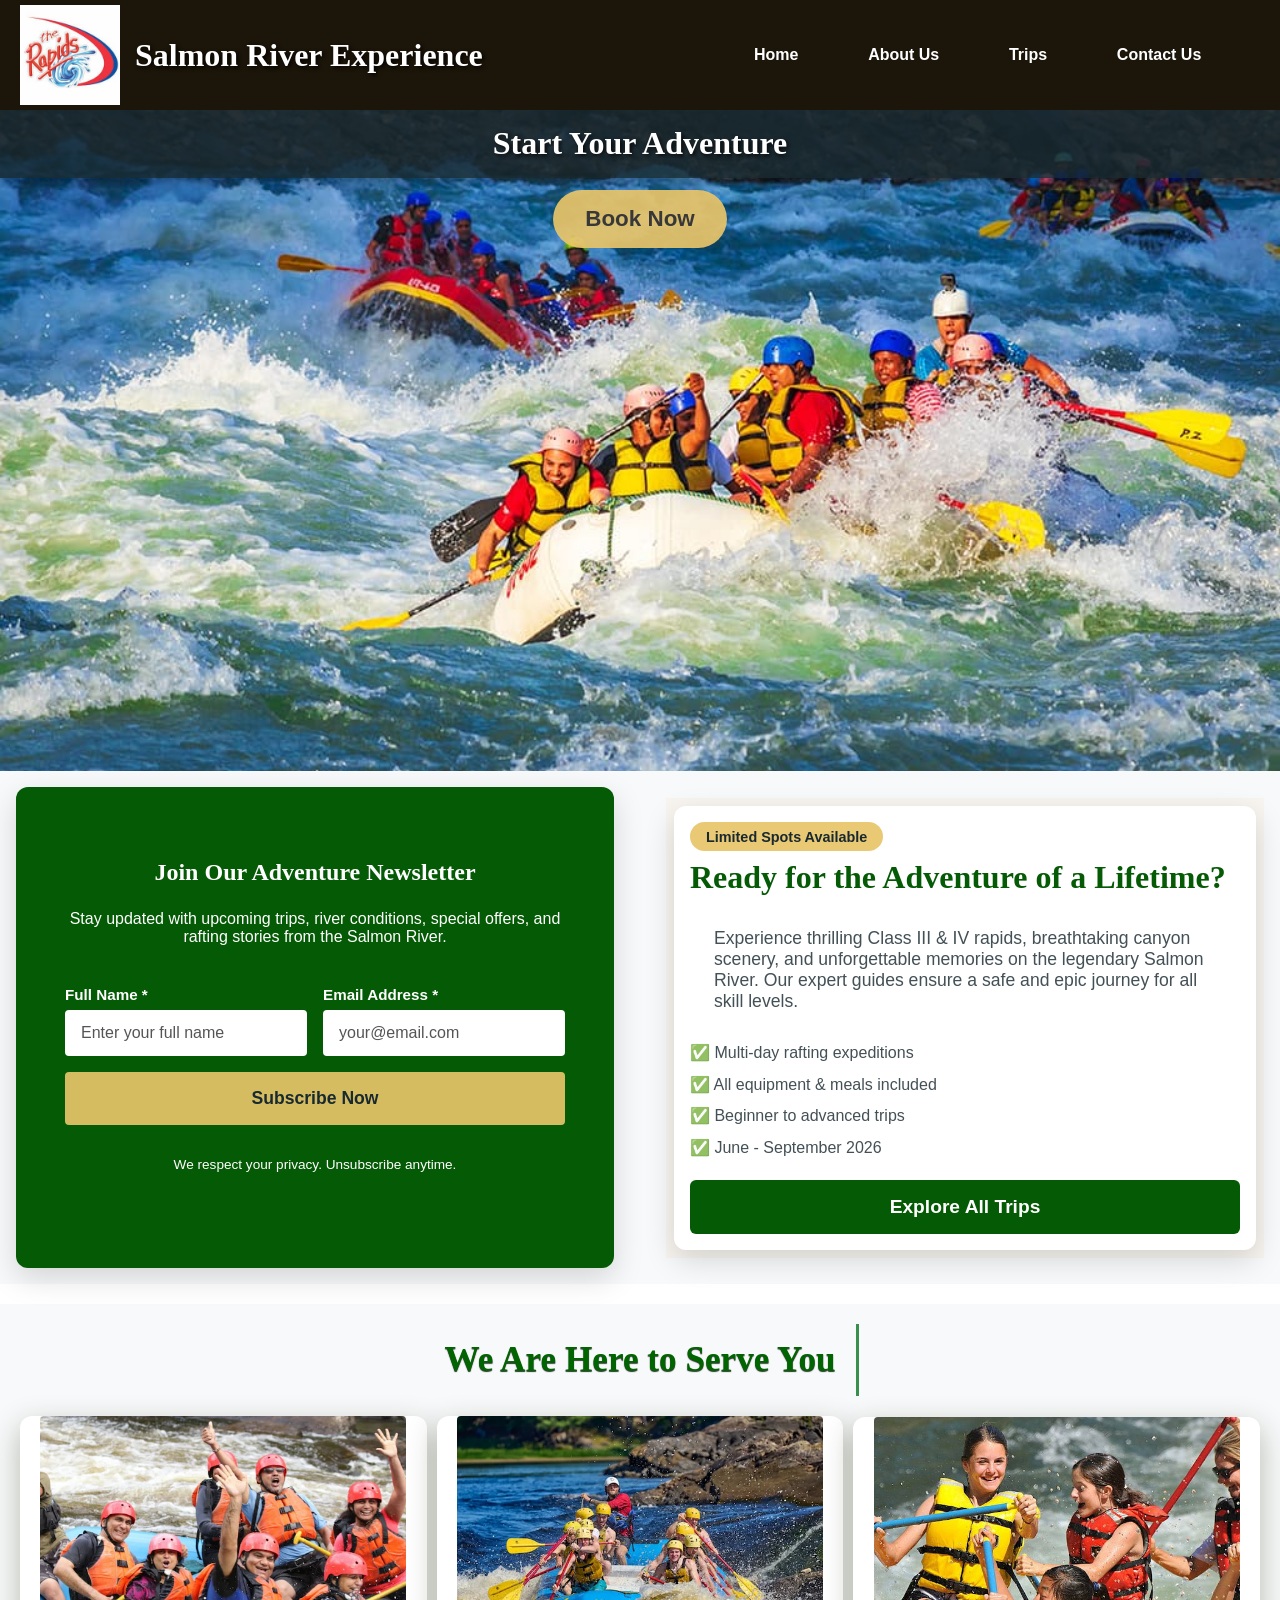
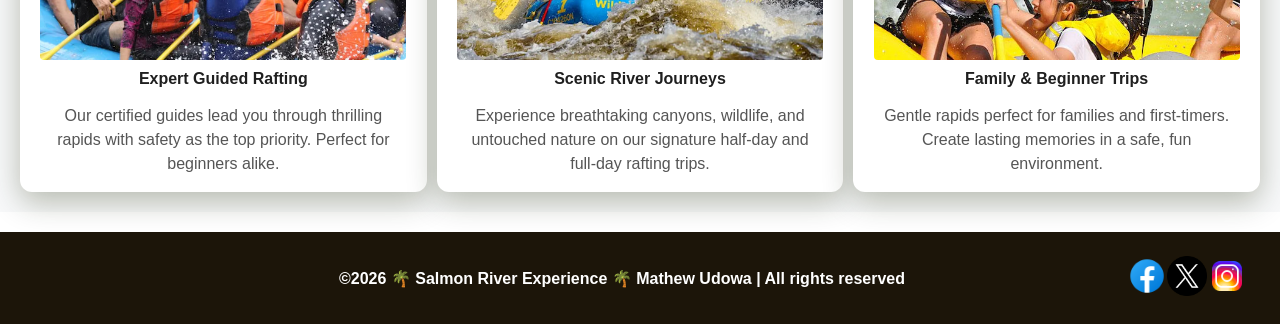
==== commit 45332fb2: "Added Trip page with changes to the  home page" ====
--- a/wwr/index.html
+++ b/wwr/index.html
@@ -30,7 +30,7 @@
         <div class="home-hero">
             <img src="./images/rafting-hero.jpg" alt="A rafting poles in water">
             <h1>Start Your Adventure</h1>
-            <button type="submit">Book Now</button>
+            <a href="contact.html">Book Now</a>
 
         </div>
         <div class="grid-container-two">
@@ -90,8 +90,8 @@
                 </div>
             </section>
         </div>
-        <section class="services">
-            <h3>We Are Here to Serve You</h3>
+        <section class="services ">
+            <h2>We Are Here to Serve You</h2>
             <div class="service-card">
                 <figure>
                     <img src="./images/self-guided-card.jpg"
@@ -124,7 +124,6 @@
                     environment.</p>
             </div>
         </section>
-        </div>
     </main>
 
 
--- a/wwr/styles/rafting.css
+++ b/wwr/styles/rafting.css
@@ -453,25 +453,194 @@
     text-shadow: 0 1px 3px rgba(255, 255, 255, 0.7);
 }
 
-/* This is home page css styling */
+/* This is home page css rule */
 
 .home-hero {
     position: relative;
     width: 100%;
     display: flex;
+    flex-direction: column;
     justify-content: center;
     align-items: center;
     margin: 0;
     overflow: hidden;
 }
 
-.home-hero button {
+.home-hero a {
     position: absolute;
-    top: 95px;
+    top: 80px;
+    background-color: var(--accent2-color);
+    color: #393838;
+    font-weight: 700;
+    text-align: center;
+    padding: 1rem 2rem;
+    border-radius: 30px;
+    font-size: 1.4rem;
+    cursor: pointer;
+    transition: all 0.4s;
+    text-decoration: none;
+}
+
+.home-hero a:hover {
+    background-color: #fff;
+}
+
+.home-hero h1 {
+    position: absolute;
+    top: -1px;
+    width: 100%;
+    padding: 16px 20px;
+    text-align: center;
+    color: #ffffff;
+    font-size: 2rem;
+    font-weight: 700;
+    background-color: var(--accent1-color);
+    text-shadow: 2px 2px 4px rgba(0, 0, 0, 0.8);
+    box-shadow: 0 4px 12px rgba(0, 0, 0, 0.3);
+}
+
+.home-hero img {
+    width: 100%;
+}
+
+.grid-container-two {
+    display: grid;
+    grid-template-columns: 1fr 1fr;
+    gap: 20px;
+    justify-content: center;
+    align-items: center;
+    width: 100%;
+    background-color: #f8f9fa;
+}
+
+.action-trip {
+    background-color: #f8f5f0;
+    display: inline-block;
+    justify-items: center;
+}
+
+.action-container {
+    min-width: 500px;
+    margin: 0 auto;
+    background-color: white;
+    border-radius: 12px;
+    box-shadow: 0 10px 30px rgba(0, 0, 0, 0.15);
+}
+
+.action-content {
+    padding: 1rem 1rem;
+    display: flex;
+    flex-direction: column;
+    justify-content: center;
+}
+
+.top-msg {
     background-color: var(--accent2-color);
     color: #18292f;
     font-weight: 700;
-    text-align: center;
+    padding: 0.4rem 1rem;
+    border-radius: 50px;
+    font-size: 0.9rem;
+    margin-bottom: 0.5rem;
+    align-self: flex-start;
+}
+
+.action-content h2 {
+    font-family: var(--heading-font);
+    font-size: 2rem;
+    margin-bottom: 0.5rem;
+    color: var(--primary-color);
+}
+
+.action-description {
+    font-size: 1.1rem;
+    line-height: 1.2;
+    color: var(--accent1-color);
+}
+
+.trip-details {
+    list-style: none;
+    padding: 0;
+}
+
+.trip-details li {
+    padding: 0.4rem 0;
+    font-weight: 500;
+}
+
+.action-button {
+    display: inline-block;
+    background-color: var(--primary-color);
+    color: white;
+    font-weight: 700;
+    font-size: 1.2rem;
+    padding: 1rem 2.5rem;
+    border-radius: 6px;
+    text-decoration: none;
+    margin-top: 1rem;
+    transition: all 0.3s ease;
+    text-align: center;
+}
+
+.action-button:hover {
+    background-color: #033d03;
+    transform: translateY(-4px);
+    box-shadow: 0 8px 20px rgba(5, 90, 5, 0.3);
+}
+
+.newsletter {
+    background-color: var(--primary-color);
+    color: #fff;
+    padding: 4.5rem 1rem;
+    text-align: center;
+    min-width: 500px;
+    border-radius: 12px;
+    box-shadow: 0 10px 30px rgba(0, 0, 0, 0.15);
+}
+
+.newsletter-container {
+    margin: 0 auto;
+}
+
+.newsletter h2 {
+    font-family: var(--heading-font);
+    margin-bottom: 0.5rem;
+    color: #fff;
+}
+
+.newsletter-form {
+    display: grid;
+    grid-template-columns: 1fr 1fr;
+    gap: 1rem;
+    max-width: 500px;
+    margin: 2rem auto 0;
+}
+
+.form-group {
+    text-align: left;
+}
+
+.form-group label {
+    display: block;
+    margin-bottom: 0.4rem;
+    font-weight: 600;
+    font-size: 0.95rem;
+}
+
+.form-group input {
+    width: 100%;
+    padding: 0.9rem 1rem;
+    border: none;
+    outline: none;
+    border-radius: 4px;
+    font-size: 1rem;
+}
+
+.primary-button {
+    grid-column: span 2;
+    background-color: var(--accent2-color);
+    color: #18292f;
+    font-weight: 700;
     padding: 1rem 2rem;
     border: none;
     border-radius: 4px;
@@ -480,175 +649,6 @@
     transition: all 0.3s;
 }
 
-.home-hero button:hover {
-    background-color: #fff;
-    transform: translateY(-3px);
-}
-
-.home-hero h1 {
-    position: absolute;
-    top: -1px;
-    width: 100%;
-    padding: 16px 20px;
-    text-align: center;
-    color: #ffffff;
-    font-size: 2rem;
-    font-weight: 700;
-    background-color: var(--accent1-color);
-    text-shadow: 2px 2px 4px rgba(0, 0, 0, 0.8);
-    box-shadow: 0 4px 12px rgba(0, 0, 0, 0.3);
-}
-
-.home-hero img {
-    width: 100%;
-}
-
-.grid-container-two {
-    display: grid;
-    grid-template-columns: 1fr 1fr;
-    gap: 20px;
-    justify-content: center;
-    align-items: center;
-    width: 100%;
-    background-color: #f8f9fa;
-}
-
-.action-trip {
-    background-color: #f8f5f0;
-    display: inline-block;
-    justify-items: center;
-}
-
-.action-container {
-    min-width: 500px;
-    margin: 0 auto;
-    background: white;
-    border-radius: 12px;
-    box-shadow: 0 10px 30px rgba(0, 0, 0, 0.15);
-}
-
-.action-content {
-    padding: 1rem 1rem;
-    display: flex;
-    flex-direction: column;
-    justify-content: center;
-}
-
-.top-msg {
-    background-color: var(--accent2-color);
-    color: #18292f;
-    font-weight: 700;
-    padding: 0.4rem 1rem;
-    border-radius: 50px;
-    font-size: 0.9rem;
-    margin-bottom: 0.5rem;
-    align-self: flex-start;
-}
-
-.action-content h2 {
-    font-family: var(--heading-font);
-    font-size: 2rem;
-    margin-bottom: 0.5rem;
-    color: var(--primary-color);
-}
-
-.action-description {
-    font-size: 1.1rem;
-    line-height: 1.2;
-    color: var(--accent1-color);
-}
-
-.trip-details {
-    list-style: none;
-    padding: 0;
-}
-
-.trip-details li {
-    padding: 0.4rem 0;
-    font-weight: 500;
-}
-
-.action-button {
-    display: inline-block;
-    background-color: var(--primary-color);
-    color: white;
-    font-weight: 700;
-    font-size: 1.2rem;
-    padding: 1rem 2.5rem;
-    border-radius: 6px;
-    text-decoration: none;
-    margin-top: 1rem;
-    transition: all 0.3s ease;
-    text-align: center;
-}
-
-.action-button:hover {
-    background-color: #033d03;
-    transform: translateY(-4px);
-    box-shadow: 0 8px 20px rgba(5, 90, 5, 0.3);
-}
-
-.newsletter {
-    background-color: var(--primary-color);
-    color: #fff;
-    padding: 4.5rem 1rem;
-    text-align: center;
-    min-width: 500px;
-    border-radius: 12px;
-    box-shadow: 0 10px 30px rgba(0, 0, 0, 0.15);
-}
-
-.newsletter-container {
-    margin: 0 auto;
-}
-
-.newsletter h2 {
-    font-family: var(--heading-font);
-    margin-bottom: 0.5rem;
-    color: #fff;
-}
-
-.newsletter-form {
-    display: grid;
-    grid-template-columns: 1fr 1fr;
-    gap: 1rem;
-    max-width: 500px;
-    margin: 2rem auto 0;
-}
-
-.form-group {
-    text-align: left;
-}
-
-.form-group label {
-    display: block;
-    margin-bottom: 0.4rem;
-    font-weight: 600;
-    font-size: 0.95rem;
-}
-
-.form-group input {
-    width: 100%;
-    padding: 0.9rem 1rem;
-    border: none;
-    outline: none;
-    border-radius: 4px;
-    font-size: 1rem;
-}
-
-.primary-button {
-    grid-column: span 2;
-    background-color: var(--accent2-color);
-    color: #18292f;
-    font-weight: 700;
-    padding: 1rem 2rem;
-    border: none;
-    border-radius: 4px;
-    font-size: 1.1rem;
-    cursor: pointer;
-    transition: all 0.3s;
-}
-
 .primary-button:hover {
     background-color: #fff;
     transform: translateY(-3px);
@@ -670,7 +670,7 @@
     padding: 20px;
 }
 
-.services h3 {
+.services h2 {
     grid-column: 1/4;
     margin-bottom: 10px;
     color: #006400;
@@ -718,4 +718,189 @@
     line-height: 1.5;
     padding: 0 10px 0 10px;
     text-align: center;
+}
+
+/* This is the css rule for the Trip page */
+
+.content-div {
+    text-align: center;
+    padding: 15px 0 15px 0;
+    border-radius: 15px;
+    background-color: rgba(217, 161, 254, 0.063)
+}
+
+.content-div h2 {
+    margin-bottom: 10px;
+    color: #006400;
+    padding: 16px 20px;
+    text-align: center;
+    font-size: 2.5rem;
+    font-weight: 700;
+    text-shadow: 0 1px 1px rgba(0, 0, 0, 0.8);
+    box-shadow: 3px 0 10px 0 rgba(11, 118, 34, 0.1);
+
+}
+
+.content-div p {
+    color: #393838;
+    font-weight: 600;
+    margin-top: 10px;
+}
+
+.button {
+    display: inline-block;
+    background-color: var(--accent2-color);
+    color: #393838;
+    border-radius: 50px;
+    text-decoration: none;
+    font-weight: 700;
+    margin-top: 15px;
+    transition: all 0.3s;
+}
+
+.button:hover {
+    background-color: #eee;
+    transform: scale(1.05);
+}
+
+.button2 {
+    font-size: 1.3rem;
+    padding: 18px 40px;
+}
+
+.trips-table-section {
+    padding: 10px 20px;
+    margin: 0 auto;
+    margin-top: 40px;
+    background-color: #f8f9fa;
+}
+
+.trips-table-section h3 {
+    text-align: center;
+    font-size: 2.4rem;
+    color: #fff;
+    margin-bottom: 10px;
+    color: #006400;
+    padding: 16px 20px;
+    font-weight: 700;
+    text-shadow: 0 1px 1px rgba(0, 0, 0, 0.8);
+}
+
+.table-container {
+    overflow-x: auto;
+    border-radius: 12px;
+    box-shadow: 0 10px 25px rgba(0, 0, 0, 0.5);
+    padding: 0 15px 15px 15px;
+}
+
+.trips-table {
+    width: 100%;
+    border-collapse: collapse;
+    border: 1px solid #000;
+}
+
+.trips-table th {
+    background-color: var(--accent1-color);
+    padding: 18px 12px;
+    text-align: left;
+    font-size: 1.1rem;
+    white-space: nowrap;
+    color: #fff;
+    font-weight: 600;
+    border: 1px solid rgb(150 150 150);
+}
+
+.trips-table td {
+    padding: 10px 12px;
+    border-bottom: 1px solid rgba(255, 255, 255, 0.15);
+    color: #393838;
+    font-weight: 500;
+    border: 1px solid rgb(150 150 150);
+}
+
+.trips-table tr:hover {
+    background-color: rgba(78, 78, 78, 0.128);
+
+}
+
+.table-button {
+    display: inline-block;
+    background-color: var(--accent2-color);
+    color: #393838;
+    padding: 10px 20px;
+    border-radius: 30px;
+    text-decoration: none;
+    font-weight: 600;
+    white-space: nowrap;
+}
+
+.table-button:hover {
+    background-color: #ff8c33;
+    color: #fff;
+    transform: scale(1.1);
+}
+
+.section {
+    width: 100%;
+    padding: 0;
+    margin: 0;
+    margin-top: 40px;
+    padding-bottom: 80px;
+    box-sizing: border-box;
+}
+
+.section h2 {
+    padding: 40px 0;
+    color: #006400;
+    text-align: center;
+    font-size: 2.4rem;
+    font-weight: 700;
+    text-shadow: 0 1px 1px rgba(0, 0, 0, 0.8);
+
+}
+
+.main-container {
+    display: grid;
+    /* grid-template-columns: repeat(4, 1fr); */
+    grid-template-columns: repeat(auto-fit, minmax(280px, 1fr));
+    gap: 2px;
+    padding: 0 20px;
+    margin-top: -10px;
+    box-sizing: border-box;
+}
+
+.gallery {
+    overflow: hidden;
+    border: 3px solid #fff;
+    border-radius: 10px;
+    background-color: #000;
+    display: flex;
+    flex-direction: column;
+    height: 100%;
+}
+
+.image-div {
+    width: 100%;
+    position: relative;
+    padding-top: 55%;
+    overflow: hidden;
+}
+
+.gallery img {
+    width: 100%;
+    height: auto;
+    position: absolute;
+    top: 0;
+    left: 0;
+    object-fit: cover;
+    object-position: center;
+}
+
+.gallery figcaption {
+    color: white;
+    text-align: center;
+    padding: 20px 10px 15px;
+    font-size: 1rem;
+    font-weight: 600;
+    text-shadow: 1px 1px 3px rgba(0, 0, 0, 0.9);
 }
